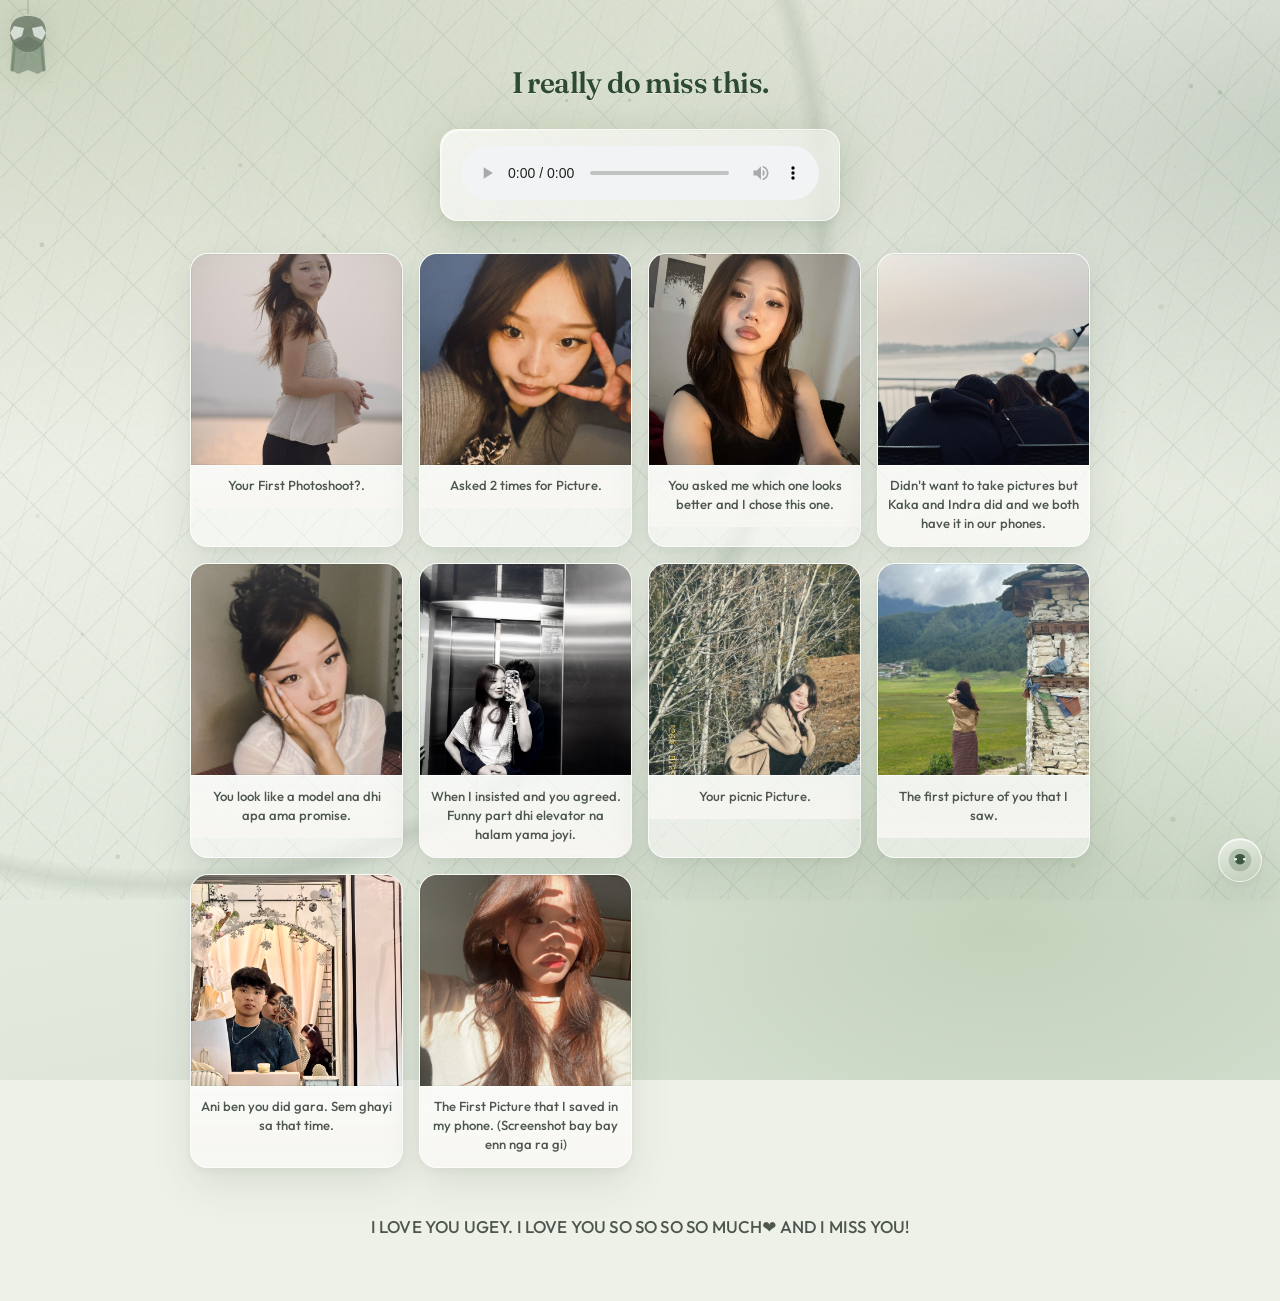
==== gallery.html @ 25254a18 "Add multi-page apology site with gallery and music Made-with: Cursor" ====
<!DOCTYPE html>
<html lang="en">
<head>
  <meta charset="UTF-8" />
  <meta name="viewport" content="width=device-width, initial-scale=1.0" />
  <title>Memories</title>
  <link rel="preconnect" href="https://fonts.googleapis.com" />
  <link rel="preconnect" href="https://fonts.gstatic.com" crossorigin />
  <link
    href="https://fonts.googleapis.com/css2?family=Fraunces:ital,opsz,wght@0,9..144,500;0,9..144,600;0,9..144,700;1,9..144,500&family=Outfit:wght@300;400;500;600;700&display=swap"
    rel="stylesheet"
  />
  <link rel="stylesheet" href="style.css" />
</head>
<body data-page="gallery" class="page-body">
  <div class="web-accent" aria-hidden="true"></div>
  <div class="gallery-page-bg" aria-hidden="true"></div>
  <div id="page-transition" class="page-transition" aria-hidden="true" hidden></div>

  <canvas id="particle-canvas" class="particle-canvas particle-canvas--gallery"></canvas>

  <!-- Marvel Spider-Man–style swing (decorative; loops slowly) -->
  <div class="swing-hero swing-hero--gallery" aria-hidden="true">
    <svg class="swing-hero__svg" viewBox="0 0 56 96" fill="none" xmlns="http://www.w3.org/2000/svg">
      <path d="M28 0v14" stroke="rgba(45,74,50,0.28)" stroke-width="1.5" stroke-linecap="round" />
      <path d="M28 10 Q18 6 10 22" stroke="rgba(45,74,50,0.18)" stroke-width="1" fill="none" />
      <path d="M28 36 14 44 11 70 18 74 28 70 38 74 45 70 42 44Z" fill="rgba(45,74,50,0.55)" />
      <path
        d="M28 40v22M17 46l22 10M39 46l-22 10"
        stroke="rgba(255,255,255,0.14)"
        stroke-width="0.75"
        stroke-linecap="round"
      />
      <path d="M14 44l-2 26M42 44l2 26" stroke="rgba(45,74,50,0.55)" stroke-width="3.5" stroke-linecap="round" />
      <path d="M28 16c16 0 18 10 18 18s-8 18-18 18-18-10-18-18 2-18 18-18z" fill="rgba(40,58,44,0.72)" />
      <path d="M28 20v28M11 32h34M14 24l28 16M42 24L14 40" stroke="rgba(0,0,0,0.08)" stroke-width="0.55" />
      <path d="M24 28 14 26 10 33 14 40 22 36Z" fill="#e8eeea" opacity="0.92" />
      <path d="M32 28 42 26 46 33 42 40 34 36Z" fill="#e8eeea" opacity="0.92" />
    </svg>
  </div>

  <main class="section page-gallery">
    <div class="container page-content">
      <p class="gallery-lede">I really do miss this.</p>

      <!-- Plays assets/music.mp3 -->
      <div class="audio-block glass glass--elevated">
        <audio id="memory-audio" controls preload="metadata" autoplay>
          <source src="assets/music.mp3" type="audio/mpeg" />
        </audio>
      </div>

      <!-- Populated by script.js: assets/image1…image10 (see CONFIG.galleryImages.extension) -->
      <div class="gallery" id="gallery"></div>

      <p class="closing">I LOVE YOU UGEY. I LOVE YOU SO SO SO SO MUCH❤️ AND I MISS YOU!</p>
    </div>
  </main>

  <!-- Easter egg: tiny mask icon (Marvel Spidey–style lenses, not a bug) -->
  <button type="button" class="easter-egg-icon" id="easter-egg-trigger" aria-label="Secret note" title="?">
    <svg viewBox="0 0 32 32" width="24" height="24" aria-hidden="true">
      <circle cx="16" cy="16" r="15" fill="rgba(61,92,68,0.25)" />
      <path d="M16 8c6 0 7 4 7 7s-3 7-7 7-7-4-7-7 1-7 7-7z" fill="rgba(45,74,50,0.88)" />
      <path d="M16 10v10M9 15h14" stroke="rgba(0,0,0,0.1)" stroke-width="0.4" />
      <path d="M12 14 9 13 8 15 9 17 12 16Z" fill="#f2f6f3" />
      <path d="M20 14 23 13 24 15 23 17 20 16Z" fill="#f2f6f3" />
    </svg>
  </button>

  <div class="easter-egg-modal hidden" id="easter-egg-modal" role="dialog" aria-modal="true" aria-labelledby="egg-title">
    <div class="easter-egg-inner glass glass--elevated">
      <h3 id="egg-title">For your eyes only</h3>
      <p id="egg-message"></p>
      <button type="button" class="btn btn-primary" id="egg-close">Close</button>
    </div>
  </div>

  <script src="script.js"></script>
</body>
</html>
---- style.css ----
/* --- Multi-page apology site — sage / forest, glass, web motif --- */

:root {
  --sage: #9caf88;
  --sage-deep: #7d9a6b;
  --sage-glow: rgba(125, 154, 107, 0.55);
  --forest: #1e3d24;
  --forest-mid: #2d4a32;
  --forest-soft: #3d5c44;
  --cream: #fbf9f4;
  --cream-deep: #eef1e8;
  --neutral: #e4e2dc;
  --text: #1f2a22;
  --text-muted: #4d574f;
  --glass: rgba(255, 255, 255, 0.52);
  --glass-border: rgba(255, 255, 255, 0.72);
  --glass-highlight: rgba(255, 255, 255, 0.35);
  --shadow: 0 4px 6px rgba(30, 61, 36, 0.04), 0 16px 40px rgba(30, 61, 36, 0.1);
  --shadow-hover: 0 8px 12px rgba(30, 61, 36, 0.06), 0 24px 48px rgba(30, 61, 36, 0.14);
  --shadow-glow: 0 0 60px rgba(125, 154, 107, 0.18);
  --radius: 18px;
  --radius-lg: 24px;
  --ease: cubic-bezier(0.25, 0.46, 0.45, 0.94);
  --transition: 0.45s var(--ease);
  --font-body: "Outfit", system-ui, -apple-system, sans-serif;
  --font-display: "Fraunces", "Georgia", serif;
}

*,
*::before,
*::after {
  box-sizing: border-box;
}

html {
  scroll-behavior: smooth;
}

body.page-body {
  margin: 0;
  font-family: var(--font-body);
  font-weight: 400;
  color: var(--text);
  background: var(--cream-deep);
  min-height: 100vh;
  overflow-x: hidden;
  opacity: 0;
  transition: opacity 0.65s var(--ease);
}

/* Slow-moving mesh / aurora (depth without clutter) */
body.page-body::before {
  content: "";
  position: fixed;
  inset: -20%;
  z-index: 0;
  pointer-events: none;
  background:
    radial-gradient(ellipse 100% 70% at 15% 15%, rgba(157, 175, 136, 0.45), transparent 52%),
    radial-gradient(ellipse 80% 60% at 88% 25%, rgba(61, 92, 68, 0.22), transparent 48%),
    radial-gradient(ellipse 70% 50% at 70% 88%, rgba(125, 154, 107, 0.28), transparent 50%),
    linear-gradient(168deg, var(--cream) 0%, var(--cream-deep) 42%, #d8e2d4 100%);
  animation: meshDrift 22s ease-in-out infinite alternate;
}

@keyframes meshDrift {
  0% {
    transform: translate(0, 0) scale(1);
  }
  100% {
    transform: translate(-2%, 1%) scale(1.03);
  }
}

/* Fine grain — sits above mesh, below UI */
body.page-body::after {
  content: "";
  position: fixed;
  inset: 0;
  z-index: 1;
  pointer-events: none;
  opacity: 0.055;
  background-image: url("data:image/svg+xml,%3Csvg viewBox='0 0 256 256' xmlns='http://www.w3.org/2000/svg'%3E%3Cfilter id='n'%3E%3CfeTurbulence type='fractalNoise' baseFrequency='0.85' numOctaves='4' stitchTiles='stitch'/%3E%3C/filter%3E%3Crect width='100%25' height='100%25' filter='url(%23n)'/%3E%3C/svg%3E");
  mix-blend-mode: multiply;
}

body.page-body.is-loaded {
  opacity: 1;
}

/* --- Page transition overlay (“moving through webs”) --- */
.page-transition {
  position: fixed;
  inset: 0;
  z-index: 10000;
  pointer-events: none;
  background:
    radial-gradient(ellipse 80% 50% at 50% 50%, rgba(157, 175, 136, 0.35), transparent 70%),
    repeating-linear-gradient(
      118deg,
      transparent 0,
      transparent 14px,
      rgba(45, 74, 50, 0.12) 14px,
      rgba(45, 74, 50, 0.12) 15px
    ),
    rgba(42, 51, 40, 0.55);
  backdrop-filter: blur(8px);
  -webkit-backdrop-filter: blur(8px);
  opacity: 0;
  transition: opacity 0.55s var(--ease);
}

.page-transition:not([hidden]).is-active {
  opacity: 1;
  pointer-events: auto;
  animation: webPulse 0.85s var(--ease) forwards;
}

@keyframes webPulse {
  0% {
    filter: brightness(1);
  }
  40% {
    filter: brightness(1.15);
  }
  100% {
    filter: brightness(1);
  }
}

.web-accent {
  position: fixed;
  inset: 0;
  pointer-events: none;
  z-index: 0;
  opacity: 0.09;
  background-image:
    radial-gradient(circle at 10% 20%, transparent 40%, var(--forest) 41%, transparent 42%),
    linear-gradient(135deg, transparent 48%, var(--forest) 49%, transparent 50%),
    linear-gradient(45deg, transparent 48%, var(--forest) 49%, transparent 50%);
  background-size: 120% 120%, 60px 60px, 80px 80px;
  background-position: 0 0, 0 0, 30px 20px;
  animation: webSwing 14s ease-in-out infinite;
  transform-origin: 50% 0%;
}

/* Extra web density on message page */
.web-accent--message {
  opacity: 0.1;
  background-size: 120% 120%, 48px 48px, 64px 64px;
}

@keyframes webSwing {
  0%,
  100% {
    transform: rotate(0deg);
  }
  50% {
    transform: rotate(0.55deg);
  }
}

/* --- Marvel Spider-Man–style swing hero (mask + webbing; entry: once; gallery: slow repeat) --- */
.swing-hero {
  position: absolute;
  left: 0;
  top: 0;
  width: 72px;
  height: 96px;
  z-index: 2;
  pointer-events: none;
  /* One pass across the entry screen */
  animation: swingAcross 9s ease-in-out 1 forwards;
}

.swing-hero--gallery {
  opacity: 0.65;
  animation: swingAcrossGallery 28s ease-in-out infinite;
  animation-delay: 4s;
}

@keyframes swingAcross {
  0% {
    transform: translate(-20vw, 8vh) rotate(-12deg);
  }
  35% {
    transform: translate(38vw, 42vh) rotate(6deg);
  }
  70% {
    transform: translate(78vw, 18vh) rotate(-8deg);
  }
  100% {
    transform: translate(110vw, 35vh) rotate(4deg);
  }
}

@keyframes swingAcrossGallery {
  0% {
    transform: translate(-15vw, 22vh) rotate(-10deg);
  }
  50% {
    transform: translate(92vw, 48vh) rotate(8deg);
  }
  100% {
    transform: translate(-15vw, 22vh) rotate(-10deg);
  }
}

.swing-hero--has-photo {
  width: auto;
  min-width: 72px;
  height: auto;
  min-height: 96px;
}

.swing-hero__svg {
  width: 56px;
  height: auto;
  filter: drop-shadow(0 4px 12px rgba(45, 74, 50, 0.2));
  animation: swingBob 2.2s ease-in-out infinite;
}

/* Optional real character art (see CONFIG.heroImageUrl in script.js) */
.swing-hero__photo {
  display: block;
  width: auto;
  max-height: min(120px, 22vh);
  height: auto;
  object-fit: contain;
  object-position: center top;
  filter: drop-shadow(0 8px 20px rgba(0, 0, 0, 0.28));
  animation: swingBob 2.2s ease-in-out infinite;
}

@keyframes swingBob {
  0%,
  100% {
    transform: rotate(-4deg) translateY(0);
  }
  50% {
    transform: rotate(5deg) translateY(6px);
  }
}

.section {
  position: relative;
  z-index: 2;
  min-height: 100vh;
  display: flex;
  align-items: center;
  justify-content: center;
  padding: clamp(2rem, 5vw, 4rem) 1.25rem;
}

.container {
  width: 100%;
  max-width: 900px;
  margin: 0 auto;
}

.glass {
  position: relative;
  background: linear-gradient(
    145deg,
    rgba(255, 255, 255, 0.65) 0%,
    rgba(255, 255, 255, 0.38) 100%
  );
  backdrop-filter: blur(18px) saturate(1.15);
  -webkit-backdrop-filter: blur(18px) saturate(1.15);
  border: 1px solid var(--glass-border);
  border-radius: var(--radius);
  box-shadow: var(--shadow), inset 0 1px 0 var(--glass-highlight);
}

.glass::before {
  content: "";
  position: absolute;
  inset: 0;
  border-radius: inherit;
  padding: 1px;
  background: linear-gradient(
    145deg,
    rgba(255, 255, 255, 0.85),
    rgba(157, 175, 136, 0.15) 40%,
    rgba(45, 74, 50, 0.08)
  );
  -webkit-mask: linear-gradient(#fff 0 0) content-box, linear-gradient(#fff 0 0);
  mask: linear-gradient(#fff 0 0) content-box, linear-gradient(#fff 0 0);
  -webkit-mask-composite: xor;
  mask-composite: exclude;
  pointer-events: none;
}

.glass--hero {
  border-radius: var(--radius-lg);
  padding: clamp(2.25rem, 6vw, 3.25rem) clamp(1.75rem, 4vw, 2.75rem);
  box-shadow: var(--shadow), var(--shadow-glow), inset 0 1px 0 rgba(255, 255, 255, 0.65);
}

.glass--elevated {
  box-shadow: var(--shadow), 0 0 0 1px rgba(255, 255, 255, 0.35) inset, var(--shadow-glow);
}

/* --- Landing --- */
.landing {
  overflow: hidden;
}

.particle-canvas {
  position: absolute;
  inset: 0;
  width: 100%;
  height: 100%;
  z-index: 0;
}

.particle-canvas--gallery {
  opacity: 0.4;
  z-index: 0;
}

.landing-inner {
  position: relative;
  z-index: 3;
  text-align: center;
  max-width: 440px;
  width: 100%;
}

.landing-kicker {
  font-size: 0.78rem;
  font-weight: 500;
  letter-spacing: 0.22em;
  text-transform: uppercase;
  color: var(--forest-soft);
  margin: 0 0 1rem;
  opacity: 0.9;
}

.landing-title {
  font-family: var(--font-display);
  font-size: clamp(1.85rem, 4.5vw, 2.45rem);
  font-weight: 600;
  font-variation-settings: "opsz" 72;
  letter-spacing: -0.03em;
  line-height: 1.2;
  margin: 0 0 1.25rem;
  color: var(--forest-mid);
  text-shadow: 0 1px 0 rgba(255, 255, 255, 0.5);
}

.landing-rule {
  display: block;
  width: min(120px, 40%);
  height: 3px;
  margin: 0 auto 1.75rem;
  border-radius: 999px;
  background: linear-gradient(90deg, transparent, var(--sage-deep), var(--forest-soft), transparent);
  opacity: 0.85;
}

.fade-in {
  animation: fadeIn 1s var(--transition) forwards;
  opacity: 0;
}

.landing-inner .landing-title.fade-in {
  animation-delay: 0.08s;
}

.landing-inner .landing-rule.fade-in {
  animation-delay: 0.24s;
}

.landing-inner .landing-hint.fade-in {
  animation-delay: 0.4s;
}

.landing-inner .entry-form.fade-in {
  animation-delay: 0.55s;
}

.landing-hint {
  font-size: 0.92rem;
  line-height: 1.55;
  color: var(--text-muted);
  margin: 0 0 1.35rem;
  max-width: 26rem;
  margin-left: auto;
  margin-right: auto;
}

.entry-form {
  display: flex;
  flex-direction: column;
  align-items: stretch;
  gap: 1rem;
  width: 100%;
  max-width: 280px;
  margin: 0 auto;
}

.entry-form--shake {
  animation: entryShake 0.45s var(--ease);
}

@keyframes entryShake {
  0%,
  100% {
    transform: translateX(0);
  }
  20% {
    transform: translateX(-6px);
  }
  40% {
    transform: translateX(6px);
  }
  60% {
    transform: translateX(-4px);
  }
  80% {
    transform: translateX(4px);
  }
}

.entry-input {
  font-family: inherit;
  font-size: 1.05rem;
  letter-spacing: 0.12em;
  text-align: center;
  padding: 0.75rem 1rem;
  border-radius: 999px;
  border: 1px solid rgba(45, 74, 50, 0.2);
  background: rgba(255, 255, 255, 0.65);
  color: var(--text);
  box-shadow: inset 0 1px 2px rgba(30, 61, 36, 0.06);
}

.entry-input::placeholder {
  letter-spacing: 0.2em;
  color: rgba(77, 87, 79, 0.45);
}

.entry-input:focus {
  outline: 2px solid var(--sage-deep);
  outline-offset: 2px;
  border-color: rgba(125, 154, 107, 0.6);
}

.entry-error {
  margin: 0.85rem 0 0;
  font-size: 0.88rem;
  color: #8b4a4a;
  font-weight: 500;
}

.sr-only {
  position: absolute;
  width: 1px;
  height: 1px;
  padding: 0;
  margin: -1px;
  overflow: hidden;
  clip: rect(0, 0, 0, 0);
  white-space: nowrap;
  border: 0;
}

@keyframes fadeIn {
  to {
    opacity: 1;
  }
}

/* --- Buttons --- */
.btn {
  font-family: inherit;
  font-size: 1rem;
  cursor: pointer;
  border: none;
  border-radius: 999px;
  padding: 0.75rem 1.75rem;
  transition: transform var(--transition), box-shadow var(--transition), background var(--transition);
}

.btn-primary {
  position: relative;
  overflow: hidden;
  background: linear-gradient(155deg, var(--sage-deep) 0%, var(--forest-mid) 48%, var(--forest-soft) 100%);
  color: #f8faf8;
  font-weight: 600;
  letter-spacing: 0.02em;
  box-shadow: 0 6px 24px rgba(30, 61, 36, 0.35), inset 0 1px 0 rgba(255, 255, 255, 0.2);
}

.btn-shine::after {
  content: "";
  position: absolute;
  inset: 0;
  background: linear-gradient(
    105deg,
    transparent 30%,
    rgba(255, 255, 255, 0.22) 48%,
    transparent 62%
  );
  transform: translateX(-120%);
  transition: transform 0.6s var(--ease);
}

.btn-shine:hover::after {
  transform: translateX(120%);
}

.btn-primary:hover {
  transform: translateY(-3px);
  box-shadow: 0 10px 32px rgba(30, 61, 36, 0.38), inset 0 1px 0 rgba(255, 255, 255, 0.25);
}

.btn-primary:focus-visible {
  outline: 2px solid var(--forest);
  outline-offset: 3px;
}

.btn-yes {
  font-size: 1.1rem;
  padding: 0.85rem 2.25rem;
  animation: yesGlow 3s ease-in-out infinite;
}

@keyframes yesGlow {
  0%,
  100% {
    box-shadow: 0 4px 24px rgba(125, 154, 107, 0.45);
  }
  50% {
    box-shadow: 0 6px 32px rgba(125, 154, 107, 0.65);
  }
}

/* NO: absolute inside .decision-no-zone only; smooth jumps */
.btn-no {
  font-size: 0.8rem;
  padding: 0.45rem 1rem;
  background: var(--neutral);
  color: var(--text-muted);
  box-shadow: none;
  position: absolute;
  z-index: 2;
  transform: translate(-50%, -50%);
  transition: left 0.2s var(--ease), top 0.2s var(--ease), box-shadow 0.2s ease;
}

.page-message .btn-primary {
  margin-top: 2rem;
}

/* --- Message / typing --- */
.page-message {
  background: linear-gradient(180deg, transparent, rgba(157, 175, 136, 0.1));
}

.page-final {
  background: radial-gradient(ellipse 70% 50% at 50% 0%, rgba(157, 175, 136, 0.12), transparent 50%);
}

.page-message .container {
  padding: 0.5rem 0;
}

.section-label {
  display: inline-block;
  font-size: 0.72rem;
  font-weight: 600;
  text-transform: uppercase;
  letter-spacing: 0.18em;
  color: var(--forest-soft);
  margin: 0 0 1.5rem;
  padding: 0.45rem 0.9rem;
  border-radius: 999px;
  background: rgba(255, 255, 255, 0.55);
  border: 1px solid rgba(255, 255, 255, 0.75);
  box-shadow: 0 2px 12px rgba(30, 61, 36, 0.06);
}

.page-message .section-label {
  display: block;
  width: fit-content;
  margin-left: auto;
  margin-right: auto;
}

.apology-text {
  font-size: clamp(1.06rem, 2.2vw, 1.22rem);
  font-weight: 400;
  line-height: 1.82;
  margin: 0;
  padding: 1.5rem 1.35rem;
  border-radius: var(--radius);
  background: rgba(255, 255, 255, 0.35);
  border: 1px solid rgba(255, 255, 255, 0.55);
  box-shadow: inset 0 1px 0 rgba(255, 255, 255, 0.6);
  white-space: pre-line;
}

.apology-text #apology-typed {
  display: inline;
  white-space: inherit;
}

.typing-cursor {
  display: inline-block;
  animation: blink 0.8s step-end infinite;
  color: var(--forest);
  font-weight: 300;
}

@keyframes blink {
  50% {
    opacity: 0;
  }
}

/* --- Cards --- */
.cards {
  display: grid;
  gap: 1.25rem;
}

@media (min-width: 700px) {
  .cards {
    grid-template-columns: repeat(3, 1fr);
    gap: 1rem;
  }
}

.card {
  position: relative;
  background: linear-gradient(165deg, rgba(255, 255, 255, 0.72) 0%, rgba(255, 255, 255, 0.45) 100%);
  border: 1px solid rgba(255, 255, 255, 0.85);
  border-radius: var(--radius);
  padding: 1.5rem 1.35rem;
  box-shadow: var(--shadow), inset 0 1px 0 rgba(255, 255, 255, 0.8);
  transition: transform var(--transition), box-shadow var(--transition), border-color 0.3s ease;
}

.card::after {
  content: "";
  position: absolute;
  inset: -1px;
  border-radius: inherit;
  padding: 1px;
  background: linear-gradient(160deg, rgba(157, 175, 136, 0.5), transparent 55%, rgba(45, 74, 50, 0.12));
  -webkit-mask: linear-gradient(#fff 0 0) content-box, linear-gradient(#fff 0 0);
  mask: linear-gradient(#fff 0 0) content-box, linear-gradient(#fff 0 0);
  -webkit-mask-composite: xor;
  mask-composite: exclude;
  pointer-events: none;
  opacity: 0.65;
}

.card h3 {
  font-family: var(--font-display);
  font-variation-settings: "opsz" 48;
  margin: 0 0 0.75rem;
  font-size: 1.08rem;
  font-weight: 600;
  color: var(--forest-mid);
}

.card p {
  margin: 0;
  font-size: 0.95rem;
  line-height: 1.6;
  color: var(--text-muted);
}

.card:hover {
  transform: translateY(-6px);
  box-shadow: var(--shadow-hover), inset 0 1px 0 rgba(255, 255, 255, 0.9);
  border-color: rgba(255, 255, 255, 0.95);
}

.reveal {
  opacity: 0;
  transform: translateY(28px);
  transition: opacity 0.7s var(--transition), transform 0.7s var(--transition);
}

.reveal.is-visible {
  opacity: 1;
  transform: translateY(0);
}

/* --- Final choice --- */
.decision-box {
  position: relative;
  padding: clamp(2rem, 5vw, 2.75rem);
  text-align: center;
  max-width: 480px;
}

.decision-no-zone {
  position: relative;
  width: 100%;
  min-height: 150px;
  margin-top: 0.5rem;
}

.decision-question {
  font-family: var(--font-display);
  font-variation-settings: "opsz" 60;
  margin: 0 0 2rem;
  font-size: clamp(1.55rem, 3.2vw, 1.95rem);
  font-weight: 600;
  letter-spacing: -0.02em;
  color: var(--forest-mid);
}

.decision-actions {
  display: flex;
  flex-wrap: wrap;
  align-items: center;
  justify-content: center;
  gap: 1.5rem;
  min-height: 100px;
  position: relative;
}

/* --- Gallery page --- */
.gallery-page-bg {
  position: fixed;
  inset: 0;
  z-index: 0;
  pointer-events: none;
  background:
    radial-gradient(ellipse at 50% 0%, rgba(157, 175, 136, 0.16), transparent 55%),
    repeating-linear-gradient(
      105deg,
      transparent,
      transparent 38px,
      rgba(45, 74, 50, 0.04) 38px,
      rgba(45, 74, 50, 0.04) 39px
    );
  animation: yesBgDrift 18s linear infinite;
}

@keyframes yesBgDrift {
  0% {
    background-position: 0 0, 0 0;
  }
  100% {
    background-position: 0 0, 48px 12px;
  }
}

.page-gallery {
  z-index: 2;
}

.page-gallery .container {
  position: relative;
  z-index: 2;
}

.gallery-lede {
  font-family: var(--font-display);
  font-variation-settings: "opsz" 60;
  font-size: clamp(1.45rem, 3.2vw, 1.85rem);
  text-align: center;
  color: var(--forest-mid);
  margin: 0 0 1.75rem;
  font-weight: 600;
  letter-spacing: -0.02em;
  text-shadow: 0 1px 0 rgba(255, 255, 255, 0.4);
}

.audio-block {
  padding: 1rem 1.25rem;
  margin: 0 auto 2rem;
  max-width: 400px;
}

.audio-block audio {
  width: 100%;
  border-radius: 999px;
}

.gallery {
  display: grid;
  grid-template-columns: repeat(2, 1fr);
  gap: 0.75rem;
  margin-bottom: 2.5rem;
}

@media (min-width: 640px) {
  .gallery {
    grid-template-columns: repeat(3, 1fr);
    gap: 1rem;
  }
}

@media (min-width: 1000px) {
  .gallery {
    grid-template-columns: repeat(4, 1fr);
  }
}

.gallery-item {
  display: flex;
  flex-direction: column;
  margin: 0;
  border-radius: var(--radius);
  overflow: hidden;
  background: rgba(255, 255, 255, 0.5);
  border: 1px solid rgba(255, 255, 255, 0.75);
  box-shadow: var(--shadow), inset 0 1px 0 rgba(255, 255, 255, 0.65);
  opacity: 0;
  transform: scale(0.96);
  transition: opacity 0.65s var(--transition), transform 0.65s var(--transition);
}

.gallery-item__media {
  position: relative;
  aspect-ratio: 1 / 1;
  width: 100%;
  overflow: hidden;
  flex-shrink: 0;
}

.gallery-item__media::before {
  content: "";
  position: absolute;
  inset: 0;
  z-index: 1;
  pointer-events: none;
  border-radius: inherit;
  box-shadow: inset 0 0 0 1px rgba(45, 74, 50, 0.08);
  background: linear-gradient(180deg, rgba(255, 255, 255, 0.12), transparent 40%);
}

.gallery-item.is-visible {
  opacity: 1;
  transform: scale(1);
}

.gallery-item img {
  position: absolute;
  inset: 0;
  width: 100%;
  height: 100%;
  display: block;
  object-fit: cover;
  object-position: center;
  transition: transform 0.5s var(--transition);
}

.gallery-item:hover img {
  transform: scale(1.05);
}

.gallery-item__caption {
  margin: 0;
  padding: 0.65rem 0.6rem 0.8rem;
  font-size: 0.82rem;
  line-height: 1.45;
  font-weight: 500;
  text-align: center;
  color: var(--text-muted);
  background: linear-gradient(180deg, rgba(255, 255, 255, 0.35), rgba(248, 246, 242, 0.85));
  border-top: 1px solid rgba(255, 255, 255, 0.65);
}

.closing {
  text-align: center;
  font-size: 1.06rem;
  font-weight: 500;
  color: var(--text-muted);
  margin: 0;
  padding-top: 0.5rem;
  letter-spacing: 0.01em;
}

/* --- Easter egg (gallery): tiny mask icon --- */
.easter-egg-icon {
  position: fixed;
  bottom: 18px;
  right: 18px;
  z-index: 50;
  width: 44px;
  height: 44px;
  border: 1px solid rgba(255, 255, 255, 0.65);
  border-radius: 50%;
  padding: 0;
  cursor: pointer;
  background: linear-gradient(160deg, rgba(255, 255, 255, 0.55), rgba(157, 175, 136, 0.25));
  backdrop-filter: blur(10px);
  display: flex;
  align-items: center;
  justify-content: center;
  box-shadow: var(--shadow), inset 0 1px 0 rgba(255, 255, 255, 0.8);
  transition: transform 0.25s var(--ease), box-shadow 0.25s ease;
}

.easter-egg-icon:hover {
  transform: scale(1.08);
  box-shadow: var(--shadow-hover);
}

.easter-egg-modal {
  position: fixed;
  inset: 0;
  z-index: 100;
  display: flex;
  align-items: center;
  justify-content: center;
  padding: 1rem;
  background: rgba(42, 51, 40, 0.35);
  backdrop-filter: blur(4px);
}

.easter-egg-modal.hidden {
  display: none;
}

.easter-egg-inner {
  max-width: 360px;
  padding: 1.75rem;
  text-align: center;
}

.easter-egg-inner h3 {
  font-family: var(--font-display);
  font-variation-settings: "opsz" 48;
  margin: 0 0 0.75rem;
  color: var(--forest-mid);
}

.easter-egg-inner p {
  margin: 0 0 1.25rem;
  line-height: 1.6;
  color: var(--text-muted);
  font-size: 0.95rem;
}

/* Reduced motion */
@media (prefers-reduced-motion: reduce) {
  html {
    scroll-behavior: auto;
  }

  body.page-body::before {
    animation: none;
  }

  body.page-body {
    opacity: 1;
    transition: none;
  }

  .page-transition {
    transition: none;
  }

  .swing-hero,
  .swing-hero--gallery {
    animation: none;
    transform: translate(40vw, 20vh);
  }

  .swing-hero__svg,
  .swing-hero__photo {
    animation: none;
  }

  *,
  *::before,
  *::after {
    animation-duration: 0.01ms !important;
    animation-iteration-count: 1 !important;
    transition-duration: 0.01ms !important;
  }
}
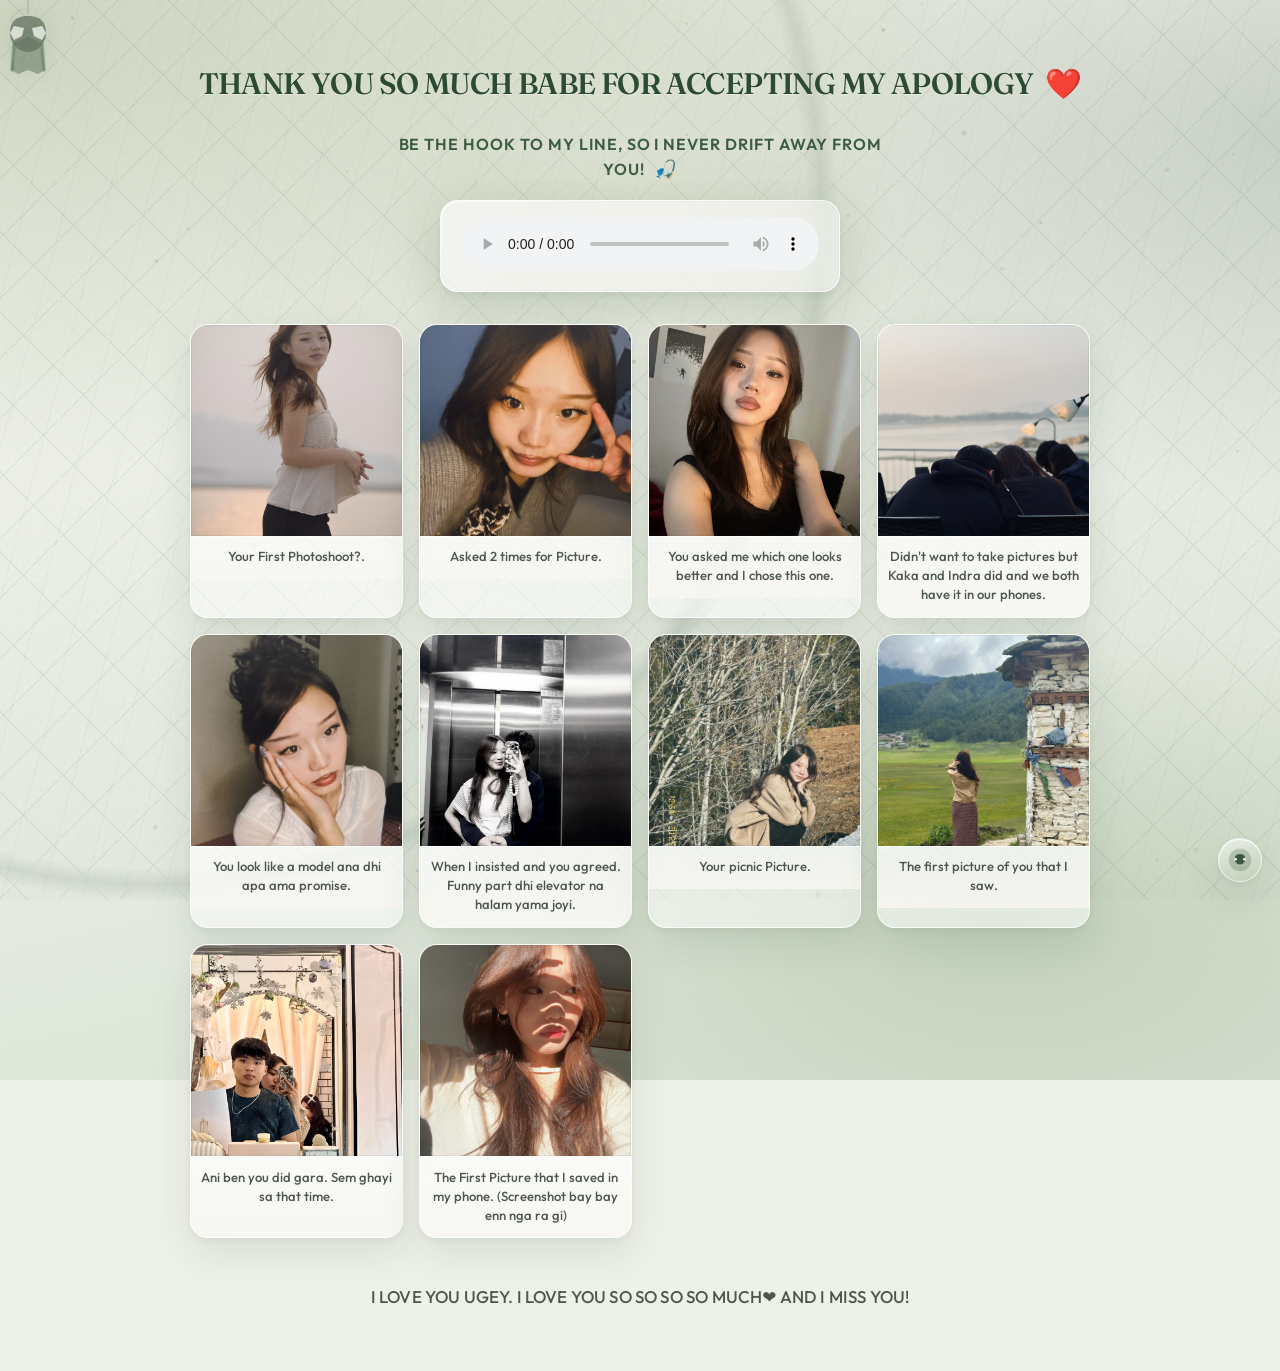
==== commit 1c8a5ab9: "Update gallery: thank-you line, hook/line song caption, heart emoji Made-with: Cursor" ====
--- a/gallery.html
+++ b/gallery.html
@@ -41,7 +41,15 @@
 
   <main class="section page-gallery">
     <div class="container page-content">
-      <p class="gallery-lede">I really do miss this.</p>
+      <p class="gallery-lede">
+        THANK YOU SO MUCH BABE FOR ACCEPTING MY APOLOGY
+        <span class="gallery-lede__emoji" aria-hidden="true">❤️</span>
+      </p>
+
+      <p class="gallery-song-line">
+        BE THE HOOK TO MY LINE, SO I NEVER DRIFT AWAY FROM YOU!
+        <span class="gallery-song-line__emoji" aria-hidden="true">🎣</span>
+      </p>
 
       <!-- Plays assets/music.mp3 -->
       <div class="audio-block glass glass--elevated">
--- a/style.css
+++ b/style.css
@@ -771,7 +771,40 @@
   margin: 0 0 1.75rem;
   font-weight: 600;
   letter-spacing: -0.02em;
+  line-height: 1.35;
   text-shadow: 0 1px 0 rgba(255, 255, 255, 0.4);
+}
+
+.gallery-lede__emoji {
+  display: inline-block;
+  margin-left: 0.2em;
+  font-style: normal;
+}
+
+.gallery-song-line {
+  font-family: var(--font-body);
+  font-size: clamp(0.88rem, 2vw, 1rem);
+  font-weight: 600;
+  letter-spacing: 0.06em;
+  text-transform: uppercase;
+  text-align: center;
+  line-height: 1.5;
+  color: var(--forest-soft);
+  margin: 0 0 1rem;
+  max-width: 32rem;
+  margin-left: auto;
+  margin-right: auto;
+  padding: 0 0.5rem;
+}
+
+.gallery-song-line__emoji {
+  display: inline-block;
+  margin-left: 0.25em;
+  font-style: normal;
+  letter-spacing: 0;
+  text-transform: none;
+  font-size: 1.15em;
+  vertical-align: -0.08em;
 }
 
 .audio-block {
